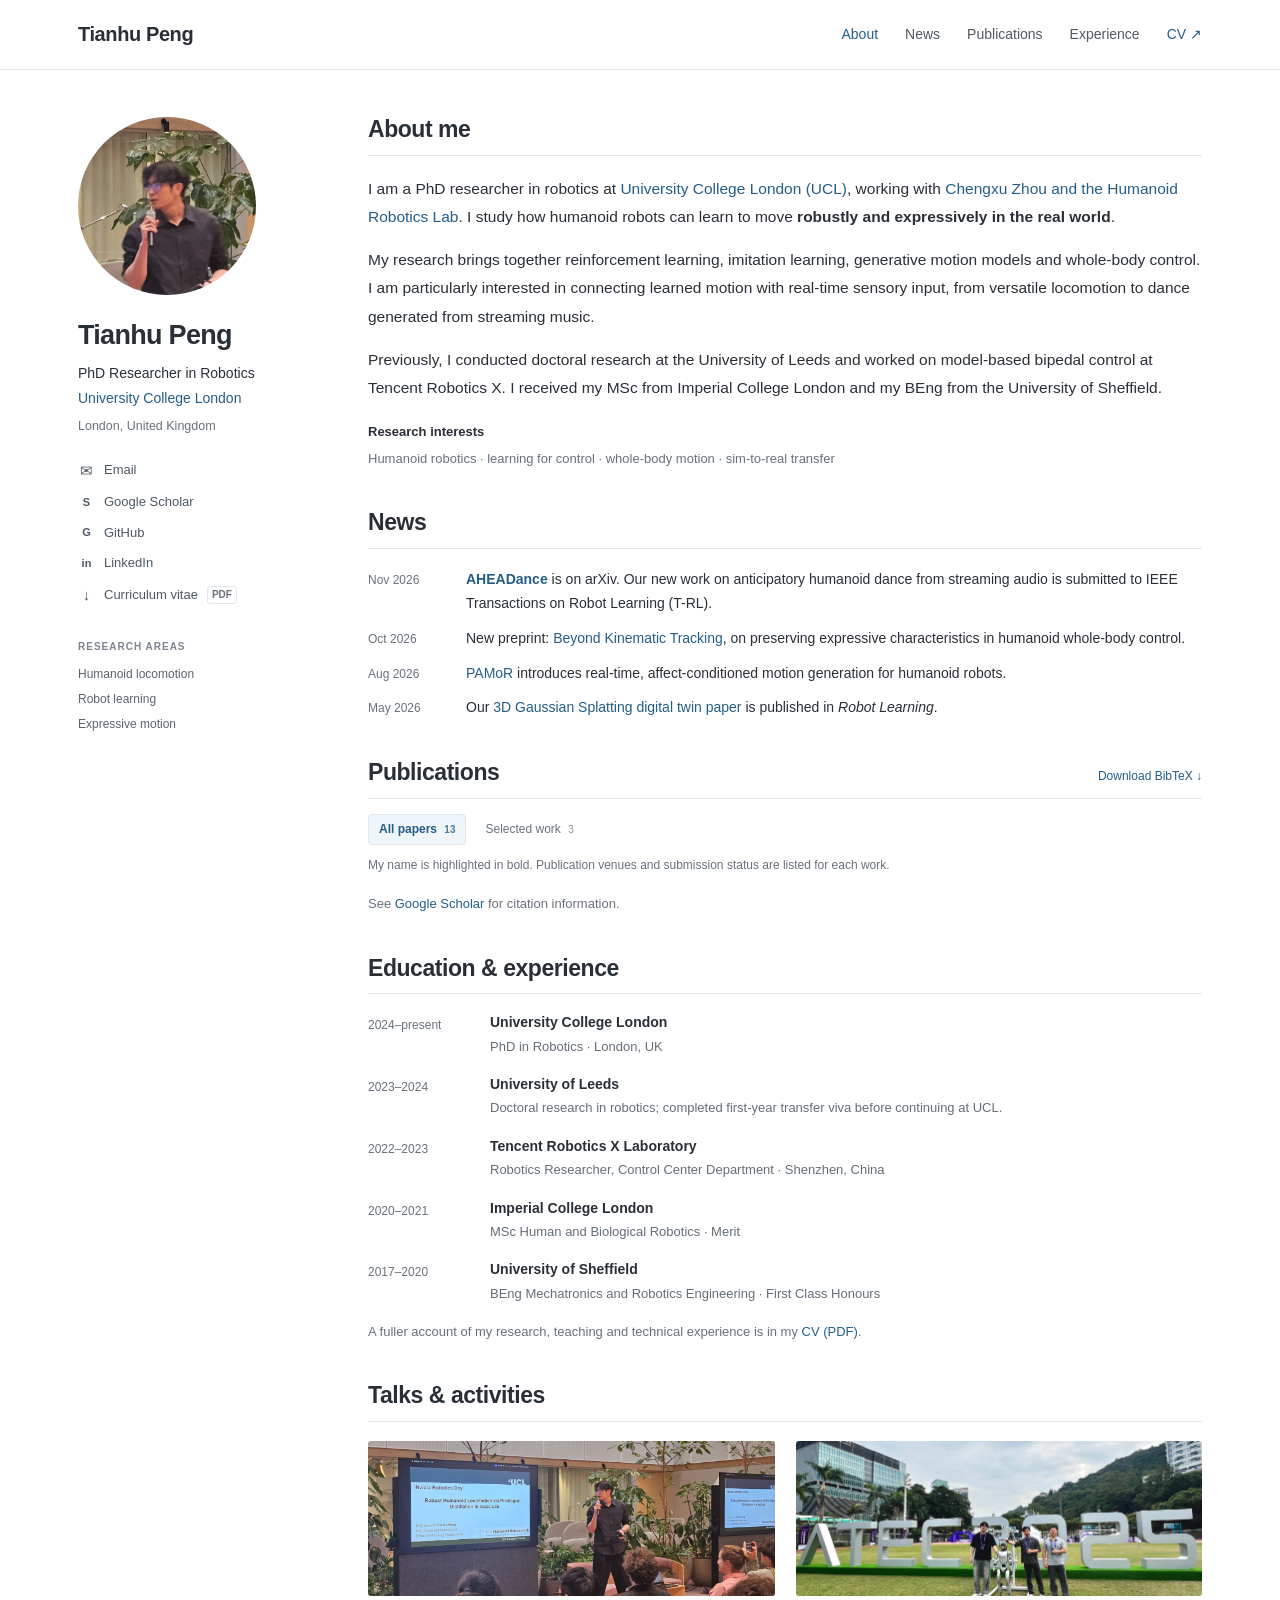
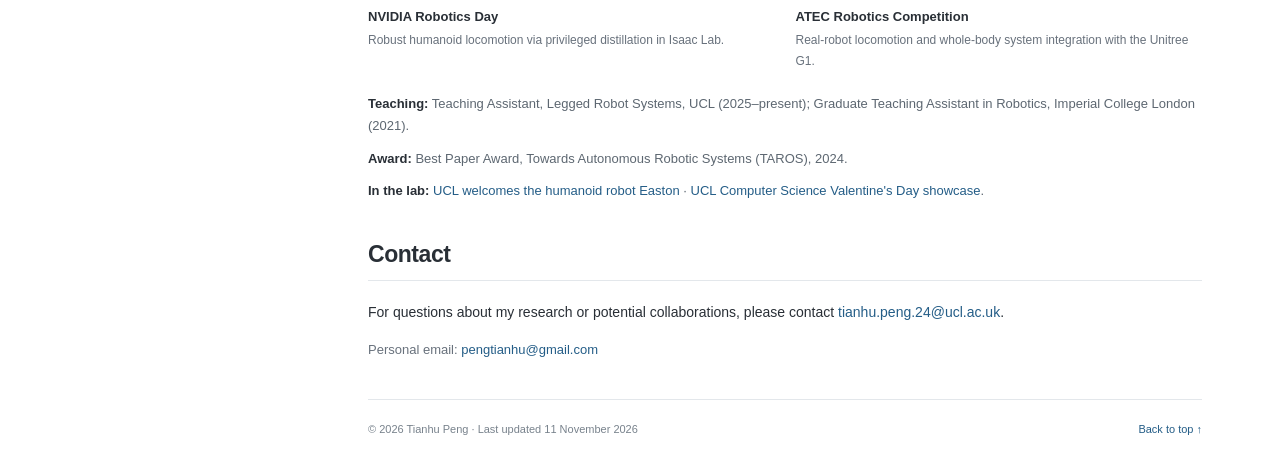
==== index.template.html @ 9654067e "Refresh academic homepage and add AHEADance" ====
<!doctype html>
<html lang="en">
<head>
  <meta charset="utf-8">
  <meta name="viewport" content="width=device-width, initial-scale=1">
  <title>Tianhu Peng | Robotics Researcher at UCL</title>
  <meta name="description" content="Tianhu Peng is a PhD researcher in robotics at University College London, working on humanoid locomotion, robot learning and expressive whole-body motion. Publications, projects and CV.">
  <meta name="theme-color" content="#ffffff">
  <link rel="canonical" href="https://ramseypengtianhu.github.io/Tianhu-Personal-Page/">
  <meta property="og:type" content="profile">
  <meta property="og:title" content="Tianhu Peng | Robotics Researcher at UCL">
  <meta property="og:description" content="Humanoid locomotion, robot learning, and expressive whole-body motion. Explore AHEADance and my latest research.">
  <meta property="og:url" content="https://ramseypengtianhu.github.io/Tianhu-Personal-Page/">
  <meta property="og:image" content="https://ramseypengtianhu.github.io/Tianhu-Personal-Page/aheadance.jpg">
  <link rel="stylesheet" href="styles.css">
  <script src="script.js" defer></script>
  <script type="application/ld+json">
  {"@context":"https://schema.org","@type":"Person","name":"Tianhu Peng","url":"https://ramseypengtianhu.github.io/Tianhu-Personal-Page/","jobTitle":"PhD Researcher in Robotics","affiliation":{"@type":"CollegeOrUniversity","name":"University College London"},"email":"tianhu.peng.24@ucl.ac.uk","sameAs":["https://scholar.google.com/citations?user=FmHYJhgAAAAJ","https://github.com/RamseyPengTianhu","https://www.linkedin.com/in/tianhu-peng-278732239/"]}
  </script>
</head>
<body>
  <a class="skip-link" href="#main">Skip to content</a>
  <header class="site-header">
    <nav class="navigation" aria-label="Main navigation">
      <a class="site-name" href="#about">Tianhu Peng</a>
      <div class="nav-links">
        <a href="#about">About</a>
        <a href="#news">News</a>
        <a href="#publications">Publications</a>
        <a href="#experience">Experience</a>
        <a class="nav-cv" href="files/Tianhu_Peng_CV.pdf">CV <span aria-hidden="true">↗</span></a>
      </div>
    </nav>
  </header>

  <div class="page-layout">
    <aside class="profile" aria-label="Researcher profile">
      <div class="portrait"><img src="nvidia_speech.jpg" alt="Tianhu Peng presenting humanoid locomotion research at NVIDIA Robotics Day" width="2740" height="1280"></div>
      <h1>Tianhu Peng</h1>
      <p class="profile-role">PhD Researcher in Robotics</p>
      <p class="profile-affiliation"><a href="https://www.ucl.ac.uk/">University College London</a></p>
      <p class="profile-location">London, United Kingdom</p>
      <div class="profile-links">
        <a href="mailto:tianhu.peng.24@ucl.ac.uk"><span aria-hidden="true">✉</span> Email</a>
        <a href="https://scholar.google.com/citations?user=FmHYJhgAAAAJ"><span class="link-initial" aria-hidden="true">S</span> Google Scholar</a>
        <a href="https://github.com/RamseyPengTianhu"><span class="link-initial" aria-hidden="true">G</span> GitHub</a>
        <a href="https://www.linkedin.com/in/tianhu-peng-278732239/"><span class="link-initial" aria-hidden="true">in</span> LinkedIn</a>
        <a href="files/Tianhu_Peng_CV.pdf"><span aria-hidden="true">↓</span> Curriculum vitae <span class="file-label">PDF</span></a>
      </div>
      <div class="profile-research"><p>RESEARCH AREAS</p><span>Humanoid locomotion</span><span>Robot learning</span><span>Expressive motion</span></div>
    </aside>

    <main id="main">
      <section id="about" class="about section">
        <h2>About me</h2>
        <p>I am a PhD researcher in robotics at <a href="https://www.ucl.ac.uk/">University College London (UCL)</a>, working with <a href="https://ucl-humanoid.github.io/">Chengxu Zhou and the Humanoid Robotics Lab</a>. I study how humanoid robots can learn to move <strong>robustly and expressively in the real world</strong>.</p>
        <p>My research brings together reinforcement learning, imitation learning, generative motion models and whole-body control. I am particularly interested in connecting learned motion with real-time sensory input, from versatile locomotion to dance generated from streaming music.</p>
        <p>Previously, I conducted doctoral research at the University of Leeds and worked on model-based bipedal control at Tencent Robotics X. I received my MSc from Imperial College London and my BEng from the University of Sheffield.</p>
        <p class="research-line"><span>Research interests</span> Humanoid robotics · learning for control · whole-body motion · sim-to-real transfer</p>
      </section>

      <section id="news" class="section news-section">
        <h2>News</h2>
        <ul class="news-list">
          <li><time datetime="2026-11-09">Nov 2026</time><p><a href="https://ihcr.github.io/AHEADance/"><strong>AHEADance</strong></a> is on arXiv. Our new work on anticipatory humanoid dance from streaming audio is submitted to IEEE Transactions on Robot Learning (T-RL).</p></li>
          <li><time datetime="2026-10-14">Oct 2026</time><p>New preprint: <a href="https://arxiv.org/abs/2610.19393">Beyond Kinematic Tracking</a>, on preserving expressive characteristics in humanoid whole-body control.</p></li>
          <li><time datetime="2026-08-28">Aug 2026</time><p><a href="https://arxiv.org/abs/2608.28213">PAMoR</a> introduces real-time, affect-conditioned motion generation for humanoid robots.</p></li>
          <li><time datetime="2026-05-13">May 2026</time><p>Our <a href="https://doi.org/10.55092/rl20260013">3D Gaussian Splatting digital twin paper</a> is published in <em>Robot Learning</em>.</p></li>
        </ul>
      </section>

      <section id="publications" class="section publications-section">
        <div class="section-heading"><h2>Publications</h2><a class="quiet-link" href="publications.bib" download>Download BibTeX <span aria-hidden="true">↓</span></a></div>
        <div class="publication-tools" hidden role="group" aria-label="Filter publications">
          <button type="button" data-view="all" aria-pressed="true">All papers <span>13</span></button>
          <button type="button" data-view="selected" aria-pressed="false">Selected work <span>3</span></button>
        </div>
        <p class="publication-note">My name is highlighted in bold. Publication venues and submission status are listed for each work.</p>
        <div id="publication-list">
          <!-- PUBLICATIONS -->
        </div>
        <p class="scholar-note">See <a href="https://scholar.google.com/citations?user=FmHYJhgAAAAJ">Google Scholar</a> for citation information.</p>
        <span id="copy-status" class="sr-only" aria-live="polite"></span>
      </section>

      <section id="experience" class="section">
        <h2>Education &amp; experience</h2>
        <div class="experience-list">
          <div class="experience-item"><time>2024–present</time><div><h3>University College London</h3><p>PhD in Robotics · London, UK</p></div></div>
          <div class="experience-item"><time>2023–2024</time><div><h3>University of Leeds</h3><p>Doctoral research in robotics; completed first-year transfer viva before continuing at UCL.</p></div></div>
          <div class="experience-item"><time>2022–2023</time><div><h3>Tencent Robotics X Laboratory</h3><p>Robotics Researcher, Control Center Department · Shenzhen, China</p></div></div>
          <div class="experience-item"><time>2020–2021</time><div><h3>Imperial College London</h3><p>MSc Human and Biological Robotics · Merit</p></div></div>
          <div class="experience-item"><time>2017–2020</time><div><h3>University of Sheffield</h3><p>BEng Mechatronics and Robotics Engineering · First Class Honours</p></div></div>
        </div>
        <p class="cv-note">A fuller account of my research, teaching and technical experience is in my <a href="files/Tianhu_Peng_CV.pdf">CV (PDF)</a>.</p>
      </section>

      <section id="talks" class="section talks-section">
        <h2>Talks &amp; activities</h2>
        <div class="activity-grid">
          <figure><a href="nvidia_speech.jpg" aria-label="View photo of the NVIDIA Robotics Day presentation"><img src="nvidia_speech.jpg" alt="Tianhu Peng giving a talk on robust humanoid locomotion and distillation in Isaac Lab" width="2740" height="1280" loading="lazy"></a><figcaption><strong>NVIDIA Robotics Day</strong><span>Robust humanoid locomotion via privileged distillation in Isaac Lab.</span></figcaption></figure>
          <figure><a href="atec_competition.jpg" aria-label="View photo from the ATEC robotics competition"><img src="atec_competition.jpg" alt="Humanoid robot deployment at the ATEC robotics competition" width="1600" height="1000" loading="lazy"></a><figcaption><strong>ATEC Robotics Competition</strong><span>Real-robot locomotion and whole-body system integration with the Unitree G1.</span></figcaption></figure>
        </div>
        <ul class="service-list"><li><strong>Teaching:</strong> Teaching Assistant, Legged Robot Systems, UCL (2025–present); Graduate Teaching Assistant in Robotics, Imperial College London (2021).</li><li><strong>Award:</strong> Best Paper Award, Towards Autonomous Robotic Systems (TAROS), 2024.</li><li><strong>In the lab:</strong> <a href="https://www.ucl.ac.uk/engineering/news/ucl-welcomes-humanoid-robot-advance-embodied-ai-research">UCL welcomes the humanoid robot Easton</a> · <a href="https://www.linkedin.com/posts/ucl-computer-science_happy-valentines-day-from-ucl-computer-science-ugcPost-7428005667665358848-Vekz">UCL Computer Science Valentine's Day showcase</a>.</li></ul>
      </section>

      <section id="contact" class="section contact-section">
        <h2>Contact</h2>
        <p>For questions about my research or potential collaborations, please contact <a href="mailto:tianhu.peng.24@ucl.ac.uk">tianhu.peng.24@ucl.ac.uk</a>.</p>
        <p class="secondary-contact">Personal email: <a href="mailto:pengtianhu@gmail.com">pengtianhu@gmail.com</a></p>
      </section>
      <footer class="site-footer"><p>© 2026 Tianhu Peng · Last updated 11 November 2026</p><a href="#about">Back to top ↑</a></footer>
    </main>
  </div>
</body>
</html>
---- styles.css ----
:root {
  color-scheme: light;
  --ink: #292f36;
  --muted: #68717c;
  --link: #245d87;
  --line: #e3e7eb;
  --soft: #f6f8fa;
  --width: 1140px;
  font-family: -apple-system, BlinkMacSystemFont, "Segoe UI", Helvetica, Arial, sans-serif;
  font-synthesis: none;
  text-rendering: optimizeLegibility;
  -webkit-font-smoothing: antialiased;
}
* { box-sizing: border-box; }
html { scroll-padding-top: 94px; scroll-behavior: smooth; }
body { margin: 0; background: #fff; color: var(--ink); font-size: 15.5px; line-height: 1.72; }
a { color: var(--link); text-decoration: none; text-underline-offset: 3px; }
a:hover { text-decoration: underline; }
a:focus-visible, button:focus-visible, summary:focus-visible { outline: 2px solid var(--link); outline-offset: 4px; border-radius: 2px; }
button, summary { -webkit-tap-highlight-color: transparent; }
button { font: inherit; cursor: pointer; }
[hidden] { display: none !important; }
img { max-width: 100%; display: block; }
p { margin: 0 0 15px; }
h1, h2, h3, h4 { line-height: 1.38; }
h2 { margin: 0 0 19px; padding-bottom: 9px; border-bottom: 1px solid var(--line); font-size: 23px; font-weight: 650; letter-spacing: -.45px; }
.skip-link { position: fixed; top: -100px; left: 16px; z-index: 20; padding: 8px 14px; background: white; border: 1px solid var(--link); }
.skip-link:focus { top: 10px; }
.site-header { position: sticky; top: 0; z-index: 10; border-bottom: 1px solid var(--line); background: rgba(255,255,255,.97); }
.navigation { max-width: var(--width); min-height: 69px; padding: 0 8px; margin: auto; display: flex; align-items: center; justify-content: space-between; gap: 28px; }
.site-name { color: var(--ink); font-size: 20px; font-weight: 650; letter-spacing: -.4px; white-space: nowrap; }
.nav-links { display: flex; gap: 27px; align-items: center; }
.nav-links a { font-size: 14px; color: #4f5963; }
.nav-links a:hover, .nav-links a[aria-current="location"] { color: var(--link); }
.nav-links .nav-cv { color: var(--link); }
.page-layout { max-width: var(--width); margin: 44px auto 0; padding: 0 8px; display: grid; grid-template-columns: 225px minmax(0, 1fr); gap: 65px; align-items: start; }
.profile { position: sticky; top: 108px; padding-top: 3px; }
.portrait { width: 178px; height: 178px; margin-bottom: 22px; border-radius: 50%; overflow: hidden; background: var(--soft); }
.portrait img { width: 100%; height: 100%; object-fit: cover; object-position: 63% 33%; transform: scale(2.65); transform-origin: 54% 33%; }
.profile h1 { font-size: 27px; letter-spacing: -.7px; font-weight: 700; margin: 0 0 8px; }
.profile-role { font-size: 14px; line-height: 1.6; margin-bottom: 2px; }
.profile-affiliation { font-size: 14px; line-height: 1.6; margin: 0 0 7px; }
.profile-location { font-size: 12.5px; color: var(--muted); margin-bottom: 20px; }
.profile-links { display: grid; gap: 8px; font-size: 13px; }
.profile-links a { display: flex; gap: 9px; align-items: center; color: #4c5864; width: fit-content; }
.profile-links a:hover { color: var(--link); }
.profile-links a > span:first-child { width: 17px; text-align: center; font-size: 15px; }
.profile-links .link-initial { font-size: 11px !important; font-weight: 700; }
.file-label { font-size: 10px; font-weight: 600; color: var(--muted); border: 1px solid var(--line); border-radius: 3px; padding: 0 4px; line-height: 1.6; }
.profile-research { display: grid; gap: 4px; margin-top: 30px; color: #596471; font-size: 12px; }
.profile-research p { font-size: 10px; font-weight: 650; letter-spacing: 1px; color: #7a8590; margin: 0 0 5px; }
main { min-width: 0; }
.section { margin-bottom: 37px; }
.about p { line-height: 1.82; }
.about strong { font-weight: 600; }
.research-line { color: var(--muted); font-size: 13px; padding-top: 3px; }
.research-line span { color: var(--ink); display: block; font-size: 13px; font-weight: 600; margin-bottom: 3px; }
.news-list { list-style: none; margin: 0; padding: 0; display: grid; gap: 11px; }
.news-list li { display: grid; grid-template-columns: 82px 1fr; column-gap: 16px; }
.news-list time { font-size: 12px; color: var(--muted); padding-top: 2px; font-variant-numeric: tabular-nums; white-space: nowrap; }
.news-list p { font-size: 14px; line-height: 1.7; margin: 0; }
.section-heading { display: flex; justify-content: space-between; align-items: baseline; gap: 16px; border-bottom: 1px solid var(--line); margin-bottom: 15px; }
.section-heading h2 { margin-bottom: 0; border: 0; }
.quiet-link { font-size: 12px; white-space: nowrap; }
.publication-tools { display: flex; gap: 8px; margin-bottom: 10px; }
.publication-tools button { padding: 4px 10px; border: 1px solid transparent; border-radius: 4px; background: transparent; font-size: 12px; color: var(--muted); }
.publication-tools button[aria-pressed="true"] { color: var(--link); border-color: #dce5ec; background: #f0f5f9; font-weight: 600; }
.publication-tools button:hover { color: var(--link); }
.publication-tools button span { margin-left: 4px; font-size: 10px; opacity: .8; }
.publication-note { font-size: 12px; color: var(--muted); margin-bottom: 18px; }
.publication-year > h3 { margin: 24px 0 1px; font-size: 16px; font-weight: 600; color: #7d8791; letter-spacing: .2px; }
.publication { position: relative; border-bottom: 1px solid #edf0f2; padding: 19px 0; }
.publication h4 { font-size: 15px; font-weight: 650; margin: 0 0 5px; letter-spacing: -.1px; }
.publication h4 a { color: var(--link); }
.publication-authors { color: #515b65; font-size: 12.5px; line-height: 1.8; margin: 0 0 3px; }
.publication-authors strong { font-weight: 650; color: var(--ink); }
.publication-venue { font-size: 12.5px; font-style: italic; color: #626d78; line-height: 1.7; margin-bottom: 6px; }
.publication-summary { font-size: 12.5px; line-height: 1.75; margin-bottom: 9px; color: #5e6872; }
.publication-links { display: flex; align-items: baseline; gap: 14px; flex-wrap: wrap; font-size: 11.5px; line-height: 1.6; }
.publication-links > a { font-weight: 550; }
.publication-featured { display: grid; grid-template-columns: 170px minmax(0, 1fr); gap: 22px; padding-top: 22px; padding-bottom: 22px; }
.publication-media { align-self: start; margin-top: 4px; display: block; border: 1px solid #e6eaee; border-radius: 4px; overflow: hidden; background: #f7f8fa; }
.publication-media img { width: 100%; height: 112px; object-fit: contain; transition: opacity .15s; }
.publication-media:hover img { opacity: .85; }
.publication-featured h4 { font-size: 15px; }
.new-label { display: block; color: #8f5340; text-transform: uppercase; letter-spacing: .7px; font-size: 9px; font-weight: 700; line-height: 1.7; margin: -3px 0 6px; }
.award { color: #946618; font-weight: 600; font-style: normal; display: inline-block; }
.bibtex { font-size: inherit; }
.bibtex > summary { cursor: pointer; list-style: none; color: var(--link); font-weight: 550; }
.bibtex > summary::-webkit-details-marker { display: none; }
.bibtex > summary:hover { text-decoration: underline; }
.bibtex[open] { flex-basis: 100%; }
.bibtex[open] > summary { margin-bottom: 9px; }
.bibtex-panel { padding: 12px; background: var(--soft); border: 1px solid var(--line); border-radius: 4px; overflow: hidden; }
.bibtex pre { margin: 0; padding-top: 4px; max-width: 100%; overflow-x: auto; color: #48515a; font-size: 10.5px; line-height: 1.75; }
.bibtex code { font-family: ui-monospace, SFMono-Regular, Consolas, monospace; }
.bib-copy { display: block; margin: 0 0 8px auto; border: 1px solid #d9e0e6; border-radius: 3px; color: var(--link); background: #fff; padding: 3px 8px; font-size: 10px; }
.scholar-note, .cv-note { font-size: 13px; color: var(--muted); margin-top: 17px; }
.experience-list { display: grid; gap: 18px; }
.experience-item { display: grid; grid-template-columns: 104px 1fr; gap: 18px; }
.experience-item time { color: var(--muted); font-size: 12px; padding-top: 2px; font-variant-numeric: tabular-nums; }
.experience-item h3 { font-size: 14px; font-weight: 600; margin: 0 0 3px; }
.experience-item p { margin: 0; font-size: 13px; color: #646e78; line-height: 1.65; }
.activity-grid { display: grid; grid-template-columns: 1fr 1fr; gap: 21px; margin-bottom: 22px; }
figure { margin: 0; }
.activity-grid img { width: 100%; height: 155px; object-fit: cover; border-radius: 3px; }
figcaption { font-size: 12px; line-height: 1.7; padding-top: 10px; }
figcaption strong { font-size: 13px; display: block; font-weight: 600; margin-bottom: 2px; }
figcaption span { color: var(--muted); }
.service-list { list-style: none; padding: 0; margin: 0; display: grid; gap: 10px; font-size: 13px; color: #5d6771; }
.service-list strong { color: var(--ink); font-weight: 600; }
.contact-section p { font-size: 14px; }
.secondary-contact { color: var(--muted); font-size: 13px !important; }
.site-footer { border-top: 1px solid var(--line); padding: 20px 0 28px; display: flex; justify-content: space-between; align-items: baseline; gap: 16px; color: #78828c; font-size: 11px; }
.site-footer p { margin: 0; }
.site-footer a { white-space: nowrap; }
.sr-only { position: absolute; width: 1px; height: 1px; padding: 0; margin: -1px; overflow: hidden; clip: rect(0,0,0,0); white-space: nowrap; border: 0; }
@media (max-width: 1190px) {
  .navigation, .page-layout { margin-left: 30px; margin-right: 30px; padding-left: 0; padding-right: 0; }
  .page-layout { grid-template-columns: 205px minmax(0,1fr); gap: 40px; }
  .publication-featured { grid-template-columns: 145px minmax(0,1fr); gap: 18px; }
  .publication-media img { height: 102px; }
}
@media (max-width: 850px) {
  .navigation { min-height: 65px; margin: 0 24px; }
  .nav-links { gap: 18px; }
  .nav-links a { font-size: 12px; }
  .page-layout { display: block; margin: 30px 24px 0; }
  .profile { position: static; display: grid; grid-template-columns: 116px 1fr; column-gap: 23px; margin-bottom: 34px; padding-bottom: 25px; border-bottom: 1px solid var(--line); }
  .portrait { grid-column: 1; grid-row: 1 / 6; width: 110px; height: 110px; margin: 0; }
  .profile h1, .profile-role, .profile-affiliation, .profile-location { grid-column: 2; }
  .profile h1 { font-size: 24px; margin-top: -3px; margin-bottom: 4px; }
  .profile-location { margin: 2px 0 0; }
  .profile-links { grid-column: 1 / -1; display: flex; gap: 12px 20px; flex-wrap: wrap; margin-top: 19px; }
  .profile-links a { font-size: 12px; }
  .profile-research { display: none; }
  .publication-featured { grid-template-columns: 160px minmax(0,1fr); }
  .publication-media img { height: 110px; }
  .activity-grid img { height: 180px; }
}
@media (max-width: 560px) {
  html { scroll-padding-top: 110px; }
  body { font-size: 14.5px; }
  .navigation { margin: 0 20px; min-height: 90px; flex-wrap: wrap; gap: 0; justify-content: start; align-content: center; padding: 12px 0; }
  .site-name { display: block; width: 100%; font-size: 17px; margin-bottom: 6px; }
  .nav-links { width: 100%; justify-content: space-between; gap: 11px; }
  .nav-links a { font-size: 11.5px; }
  .page-layout { margin: 26px 20px 0; }
  .section { margin-bottom: 30px; }
  h2 { font-size: 21px; }
  .profile { grid-template-columns: 95px 1fr; gap: 0 17px; }
  .portrait { width: 90px; height: 90px; }
  .profile h1 { font-size: 22px; }
  .profile-role, .profile-affiliation { font-size: 12.5px; }
  .profile-location { font-size: 11.5px; }
  .profile-links { gap: 10px 16px; }
  .profile-links a { gap: 5px; }
  .research-line { font-size: 12px; }
  .news-list li { grid-template-columns: 64px 1fr; gap: 10px; }
  .news-list time { font-size: 10.5px; }
  .news-list p { font-size: 13px; }
  .section-heading { gap: 8px; }
  .quiet-link { font-size: 10.5px; }
  .publication-note { font-size: 11px; }
  .publication-featured { grid-template-columns: 1fr; gap: 15px; }
  .publication-media { width: 100%; max-width: 310px; margin-top: 0; }
  .publication-media img { height: auto; aspect-ratio: 16 / 9; max-height: 175px; }
  .publication h4, .publication-featured h4 { font-size: 14.5px; }
  .publication-authors, .publication-venue, .publication-summary { font-size: 12px; }
  .experience-item { grid-template-columns: 82px 1fr; gap: 12px; }
  .experience-item time { font-size: 10.5px; }
  .experience-item h3 { font-size: 13px; }
  .experience-item p { font-size: 12px; }
  .activity-grid { gap: 15px; }
  .activity-grid img { height: 105px; }
  .activity-grid figcaption { font-size: 11px; }
  .activity-grid figcaption strong { font-size: 12px; }
  .site-footer { display: block; font-size: 10px; }
  .site-footer a { display: inline-block; margin-top: 8px; }
  .contact-section a { overflow-wrap: anywhere; }
}
@media (prefers-reduced-motion: reduce) {
  html { scroll-behavior: auto; }
  *, *::before, *::after { transition: none !important; }
}
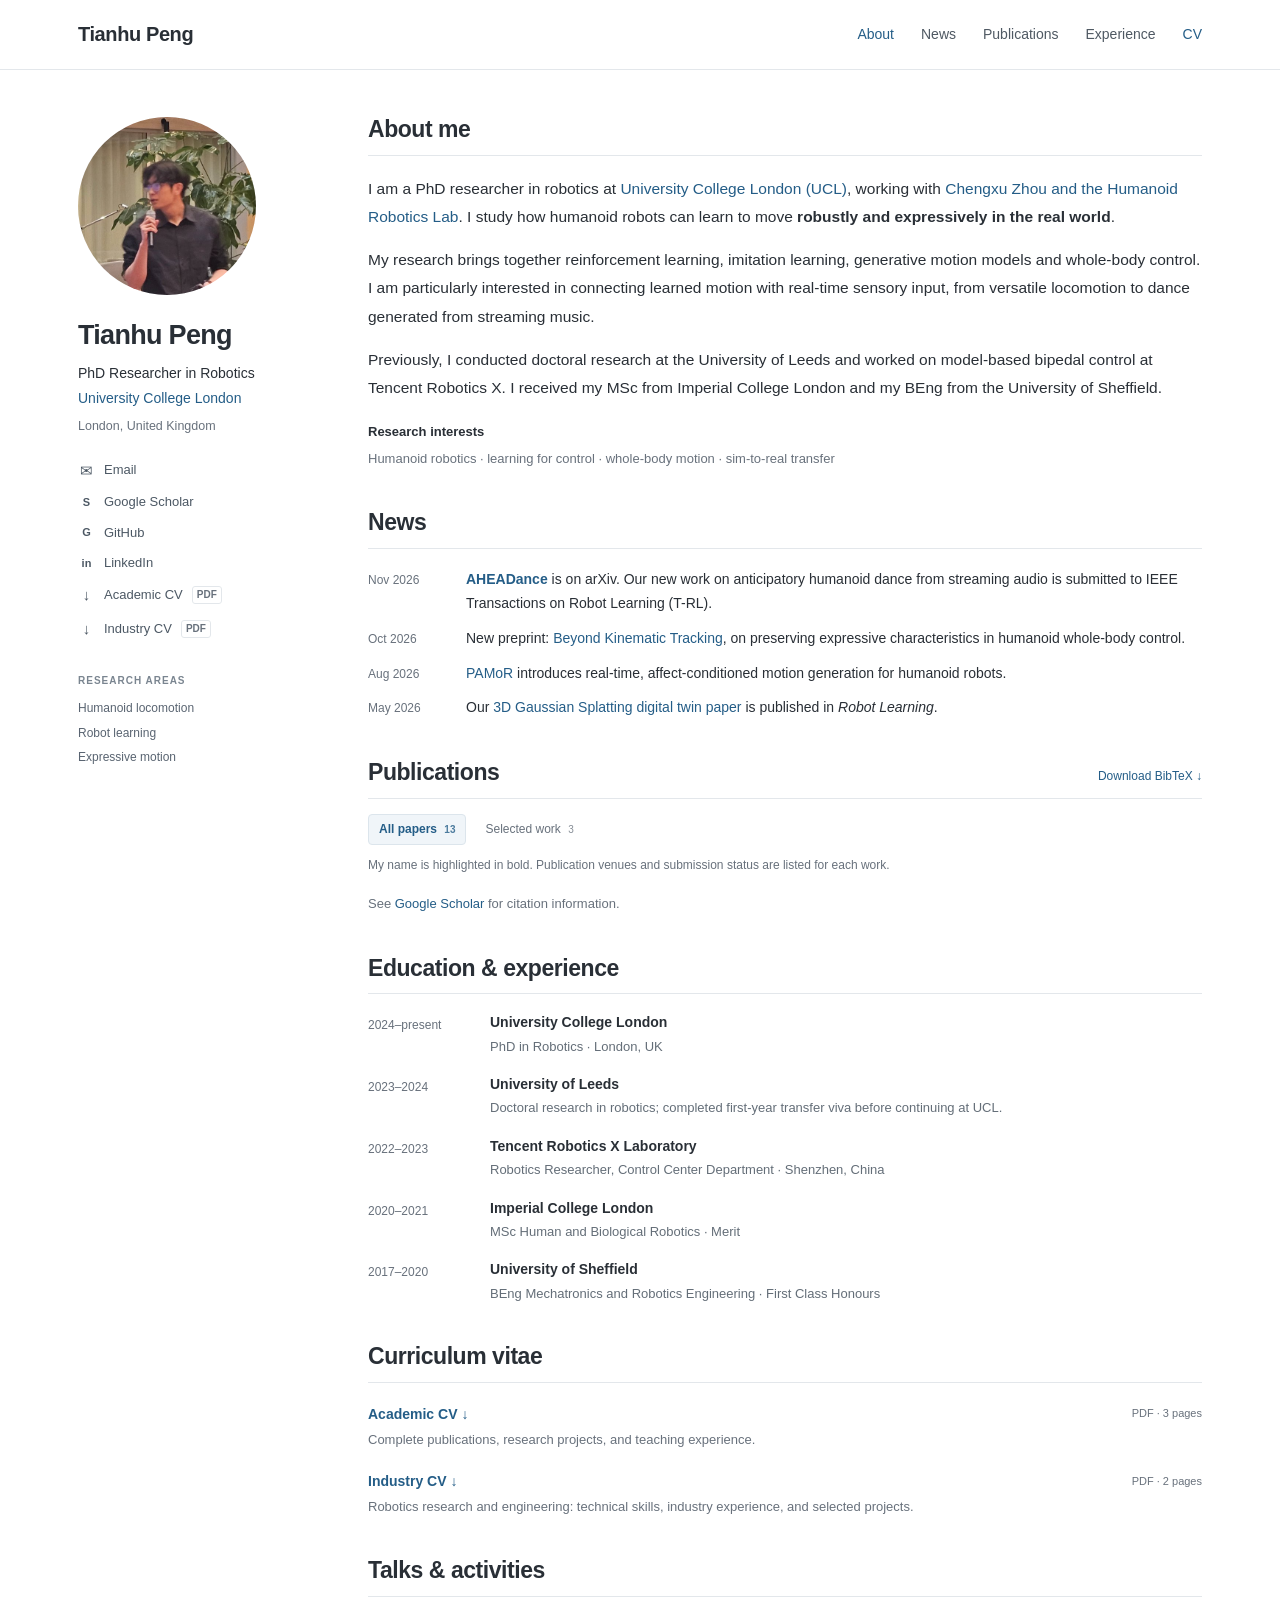
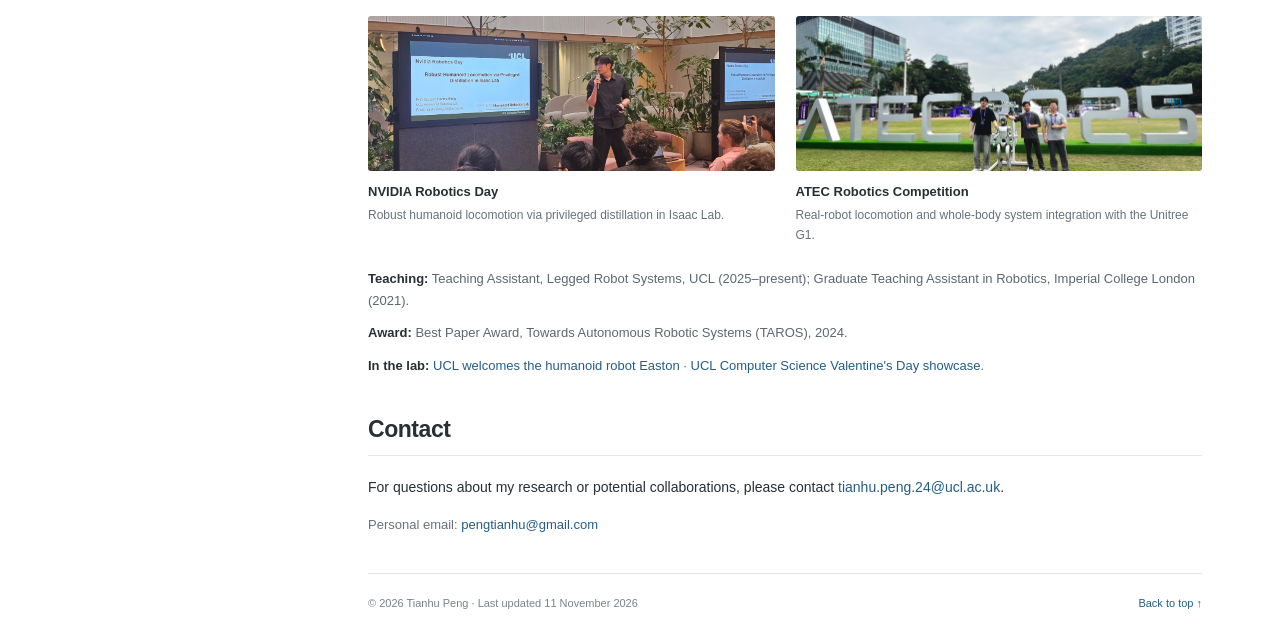
==== commit fdb31d2a: "Offer academic and industry CV downloads" ====
--- a/index.template.html
+++ b/index.template.html
@@ -28,7 +28,7 @@
         <a href="#news">News</a>
         <a href="#publications">Publications</a>
         <a href="#experience">Experience</a>
-        <a class="nav-cv" href="files/Tianhu_Peng_CV.pdf">CV <span aria-hidden="true">↗</span></a>
+        <a class="nav-cv" href="#cv">CV</a>
       </div>
     </nav>
   </header>
@@ -45,7 +45,8 @@
         <a href="https://scholar.google.com/citations?user=FmHYJhgAAAAJ"><span class="link-initial" aria-hidden="true">S</span> Google Scholar</a>
         <a href="https://github.com/RamseyPengTianhu"><span class="link-initial" aria-hidden="true">G</span> GitHub</a>
         <a href="https://www.linkedin.com/in/tianhu-peng-278732239/"><span class="link-initial" aria-hidden="true">in</span> LinkedIn</a>
-        <a href="files/Tianhu_Peng_CV.pdf"><span aria-hidden="true">↓</span> Curriculum vitae <span class="file-label">PDF</span></a>
+        <a href="files/Tianhu_Peng_CV.pdf"><span aria-hidden="true">↓</span> Academic CV <span class="file-label">PDF</span></a>
+        <a href="files/Tianhu_Peng_CV_Industry.pdf"><span aria-hidden="true">↓</span> Industry CV <span class="file-label">PDF</span></a>
       </div>
       <div class="profile-research"><p>RESEARCH AREAS</p><span>Humanoid locomotion</span><span>Robot learning</span><span>Expressive motion</span></div>
     </aside>
@@ -92,7 +93,14 @@
           <div class="experience-item"><time>2020–2021</time><div><h3>Imperial College London</h3><p>MSc Human and Biological Robotics · Merit</p></div></div>
           <div class="experience-item"><time>2017–2020</time><div><h3>University of Sheffield</h3><p>BEng Mechatronics and Robotics Engineering · First Class Honours</p></div></div>
         </div>
-        <p class="cv-note">A fuller account of my research, teaching and technical experience is in my <a href="files/Tianhu_Peng_CV.pdf">CV (PDF)</a>.</p>
+      </section>
+
+      <section id="cv" class="section">
+        <h2>Curriculum vitae</h2>
+        <ul class="cv-downloads">
+          <li><a href="files/Tianhu_Peng_CV.pdf">Academic CV <span aria-hidden="true">↓</span></a><span>PDF · 3 pages</span><p>Complete publications, research projects, and teaching experience.</p></li>
+          <li><a href="files/Tianhu_Peng_CV_Industry.pdf">Industry CV <span aria-hidden="true">↓</span></a><span>PDF · 2 pages</span><p>Robotics research and engineering: technical skills, industry experience, and selected projects.</p></li>
+        </ul>
       </section>
 
       <section id="talks" class="section talks-section">
--- a/styles.css
+++ b/styles.css
@@ -101,6 +101,11 @@
 .experience-item time { color: var(--muted); font-size: 12px; padding-top: 2px; font-variant-numeric: tabular-nums; }
 .experience-item h3 { font-size: 14px; font-weight: 600; margin: 0 0 3px; }
 .experience-item p { margin: 0; font-size: 13px; color: #646e78; line-height: 1.65; }
+.cv-downloads { list-style: none; padding: 0; margin: 0; display: grid; gap: 18px; }
+.cv-downloads li { display: grid; grid-template-columns: minmax(0,1fr) auto; gap: 3px 14px; }
+.cv-downloads a { font-size: 14px; font-weight: 600; }
+.cv-downloads li > span { font-size: 11px; color: var(--muted); align-self: center; }
+.cv-downloads p { grid-column: 1 / -1; font-size: 13px; line-height: 1.7; color: var(--muted); margin: 0; }
 .activity-grid { display: grid; grid-template-columns: 1fr 1fr; gap: 21px; margin-bottom: 22px; }
 figure { margin: 0; }
 .activity-grid img { width: 100%; height: 155px; object-fit: cover; border-radius: 3px; }
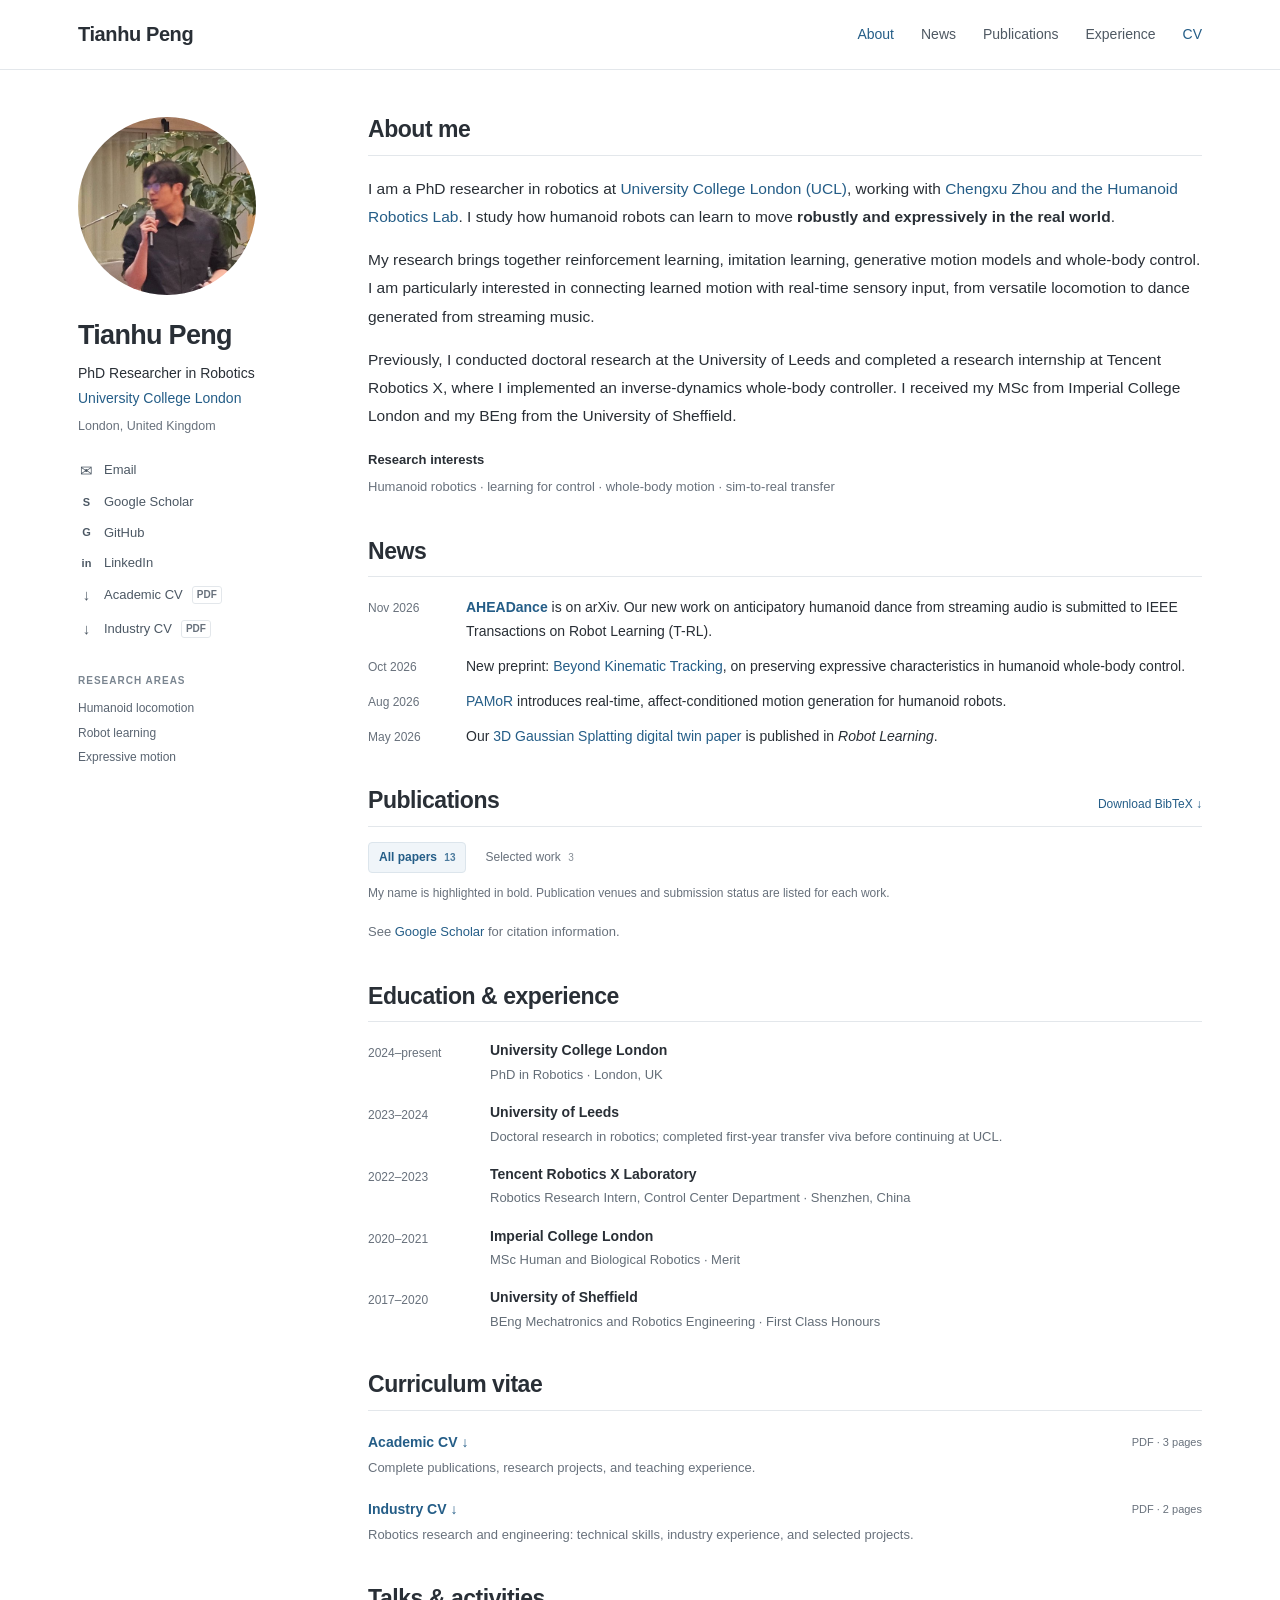
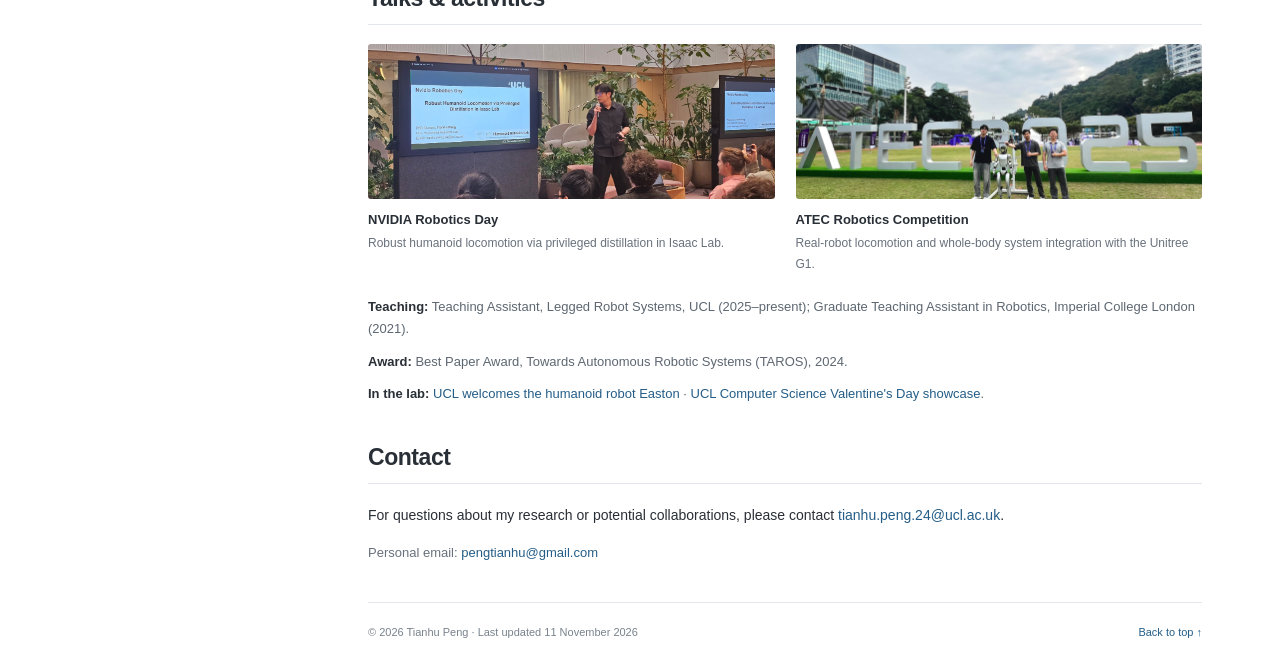
==== commit 0c3efb48: "Add playable YouTube previews to academic publications" ====
--- a/index.template.html
+++ b/index.template.html
@@ -12,8 +12,8 @@
   <meta property="og:description" content="Humanoid locomotion, robot learning, and expressive whole-body motion. Explore AHEADance and my latest research.">
   <meta property="og:url" content="https://ramseypengtianhu.github.io/Tianhu-Personal-Page/">
   <meta property="og:image" content="https://ramseypengtianhu.github.io/Tianhu-Personal-Page/aheadance.jpg">
-  <link rel="stylesheet" href="styles.css">
-  <script src="script.js" defer></script>
+  <link rel="stylesheet" href="styles.css?v=20261111-video">
+  <script src="script.js?v=20261111-video" defer></script>
   <script type="application/ld+json">
   {"@context":"https://schema.org","@type":"Person","name":"Tianhu Peng","url":"https://ramseypengtianhu.github.io/Tianhu-Personal-Page/","jobTitle":"PhD Researcher in Robotics","affiliation":{"@type":"CollegeOrUniversity","name":"University College London"},"email":"tianhu.peng.24@ucl.ac.uk","sameAs":["https://scholar.google.com/citations?user=FmHYJhgAAAAJ","https://github.com/RamseyPengTianhu","https://www.linkedin.com/in/tianhu-peng-278732239/"]}
   </script>
@@ -56,7 +56,7 @@
         <h2>About me</h2>
         <p>I am a PhD researcher in robotics at <a href="https://www.ucl.ac.uk/">University College London (UCL)</a>, working with <a href="https://ucl-humanoid.github.io/">Chengxu Zhou and the Humanoid Robotics Lab</a>. I study how humanoid robots can learn to move <strong>robustly and expressively in the real world</strong>.</p>
         <p>My research brings together reinforcement learning, imitation learning, generative motion models and whole-body control. I am particularly interested in connecting learned motion with real-time sensory input, from versatile locomotion to dance generated from streaming music.</p>
-        <p>Previously, I conducted doctoral research at the University of Leeds and worked on model-based bipedal control at Tencent Robotics X. I received my MSc from Imperial College London and my BEng from the University of Sheffield.</p>
+        <p>Previously, I conducted doctoral research at the University of Leeds and completed a research internship at Tencent Robotics X, where I implemented an inverse-dynamics whole-body controller. I received my MSc from Imperial College London and my BEng from the University of Sheffield.</p>
         <p class="research-line"><span>Research interests</span> Humanoid robotics · learning for control · whole-body motion · sim-to-real transfer</p>
       </section>
 
@@ -89,7 +89,7 @@
         <div class="experience-list">
           <div class="experience-item"><time>2024–present</time><div><h3>University College London</h3><p>PhD in Robotics · London, UK</p></div></div>
           <div class="experience-item"><time>2023–2024</time><div><h3>University of Leeds</h3><p>Doctoral research in robotics; completed first-year transfer viva before continuing at UCL.</p></div></div>
-          <div class="experience-item"><time>2022–2023</time><div><h3>Tencent Robotics X Laboratory</h3><p>Robotics Researcher, Control Center Department · Shenzhen, China</p></div></div>
+          <div class="experience-item"><time>2022–2023</time><div><h3>Tencent Robotics X Laboratory</h3><p>Robotics Research Intern, Control Center Department · Shenzhen, China</p></div></div>
           <div class="experience-item"><time>2020–2021</time><div><h3>Imperial College London</h3><p>MSc Human and Biological Robotics · Merit</p></div></div>
           <div class="experience-item"><time>2017–2020</time><div><h3>University of Sheffield</h3><p>BEng Mechatronics and Robotics Engineering · First Class Honours</p></div></div>
         </div>
@@ -120,5 +120,13 @@
       <footer class="site-footer"><p>© 2026 Tianhu Peng · Last updated 11 November 2026</p><a href="#about">Back to top ↑</a></footer>
     </main>
   </div>
+  <dialog id="video-dialog" class="video-dialog" aria-labelledby="video-dialog-title">
+    <div class="video-dialog-header">
+      <h2 id="video-dialog-title">Research video</h2>
+      <button class="video-close" type="button" aria-label="Close video" autofocus>×</button>
+    </div>
+    <div id="video-player" class="video-player"></div>
+    <p class="video-dialog-footer"><a id="video-youtube-link" href="https://www.youtube.com/" target="_blank" rel="noopener noreferrer">Watch on YouTube <span aria-hidden="true">↗</span></a></p>
+  </dialog>
 </body>
 </html>
--- a/styles.css
+++ b/styles.css
@@ -26,7 +26,7 @@
 h2 { margin: 0 0 19px; padding-bottom: 9px; border-bottom: 1px solid var(--line); font-size: 23px; font-weight: 650; letter-spacing: -.45px; }
 .skip-link { position: fixed; top: -100px; left: 16px; z-index: 20; padding: 8px 14px; background: white; border: 1px solid var(--link); }
 .skip-link:focus { top: 10px; }
-.site-header { position: sticky; top: 0; z-index: 10; border-bottom: 1px solid var(--line); background: rgba(255,255,255,.97); }
+.site-header { position: sticky; top: 0; z-index: 10; border-bottom: 1px solid var(--line); background: #fff; }
 .navigation { max-width: var(--width); min-height: 69px; padding: 0 8px; margin: auto; display: flex; align-items: center; justify-content: space-between; gap: 28px; }
 .site-name { color: var(--ink); font-size: 20px; font-weight: 650; letter-spacing: -.4px; white-space: nowrap; }
 .nav-links { display: flex; gap: 27px; align-items: center; }
@@ -78,10 +78,28 @@
 .publication-summary { font-size: 12.5px; line-height: 1.75; margin-bottom: 9px; color: #5e6872; }
 .publication-links { display: flex; align-items: baseline; gap: 14px; flex-wrap: wrap; font-size: 11.5px; line-height: 1.6; }
 .publication-links > a { font-weight: 550; }
-.publication-featured { display: grid; grid-template-columns: 170px minmax(0, 1fr); gap: 22px; padding-top: 22px; padding-bottom: 22px; }
+.publication-featured { display: grid; grid-template-columns: 240px minmax(0, 1fr); gap: 24px; padding-top: 22px; padding-bottom: 22px; }
 .publication-media { align-self: start; margin-top: 4px; display: block; border: 1px solid #e6eaee; border-radius: 4px; overflow: hidden; background: #f7f8fa; }
 .publication-media img { width: 100%; height: 112px; object-fit: contain; transition: opacity .15s; }
 .publication-media:hover img { opacity: .85; }
+.publication-video { position: relative; aspect-ratio: 16 / 9; border-color: #dce1e6; background: #111; }
+.publication-video img { height: 100%; aspect-ratio: 16 / 9; object-fit: cover; }
+.video-play { position: absolute; top: 50%; left: 50%; width: 52px; height: 36px; margin: -18px 0 0 -26px; border-radius: 10px; background: rgba(20, 24, 29, .85); transition: background .15s, transform .15s; }
+.video-play::after { content: ""; position: absolute; top: 10px; left: 21px; border-top: 8px solid transparent; border-bottom: 8px solid transparent; border-left: 13px solid white; }
+.publication-video:hover .video-play, .publication-video:focus-visible .video-play { background: #c43832; transform: scale(1.06); }
+.video-label { position: absolute; bottom: 7px; right: 8px; background: rgba(20, 24, 29, .82); color: #fff; font-size: 9px; line-height: 1.6; padding: 1px 6px; border-radius: 2px; }
+.publication-links .video-link { display: inline-flex; align-items: center; gap: 5px; color: #ad352f; font-weight: 600; }
+.video-link span { font-size: 10px; }
+body.video-open { overflow: hidden; }
+.video-dialog { width: min(960px, calc(100vw - 32px)); max-width: none; max-height: calc(100dvh - 32px); padding: 0; border: 0; border-radius: 7px; color: var(--ink); background: white; box-shadow: 0 20px 80px rgba(0, 0, 0, .3); }
+.video-dialog::backdrop { background: rgba(17, 23, 31, .72); }
+.video-dialog-header { position: sticky; top: 0; z-index: 1; display: flex; align-items: center; justify-content: space-between; gap: 18px; padding: 15px 18px; background: white; }
+.video-dialog-header h2 { font-size: 16px; line-height: 1.5; margin: 0; padding: 0; border: 0; letter-spacing: -.1px; }
+.video-close { flex: 0 0 auto; padding: 3px 9px 5px; font-size: 24px; line-height: 1; color: #55616d; background: white; border: 1px solid var(--line); border-radius: 4px; }
+.video-close:hover { color: var(--link); background: var(--soft); }
+.video-player { position: relative; width: 100%; aspect-ratio: 16 / 9; min-height: 200px; background: #111; }
+.video-player iframe { position: absolute; inset: 0; display: block; width: 100%; height: 100%; border: 0; }
+.video-dialog-footer { margin: 0; padding: 10px 18px 12px; text-align: right; font-size: 12px; }
 .publication-featured h4 { font-size: 15px; }
 .new-label { display: block; color: #8f5340; text-transform: uppercase; letter-spacing: .7px; font-size: 9px; font-weight: 700; line-height: 1.7; margin: -3px 0 6px; }
 .award { color: #946618; font-weight: 600; font-style: normal; display: inline-block; }
@@ -123,8 +141,9 @@
 @media (max-width: 1190px) {
   .navigation, .page-layout { margin-left: 30px; margin-right: 30px; padding-left: 0; padding-right: 0; }
   .page-layout { grid-template-columns: 205px minmax(0,1fr); gap: 40px; }
-  .publication-featured { grid-template-columns: 145px minmax(0,1fr); gap: 18px; }
+  .publication-featured { grid-template-columns: 200px minmax(0,1fr); gap: 20px; }
   .publication-media img { height: 102px; }
+  .publication-video img { height: 100%; }
 }
 @media (max-width: 850px) {
   .navigation { min-height: 65px; margin: 0 24px; }
@@ -139,8 +158,9 @@
   .profile-links { grid-column: 1 / -1; display: flex; gap: 12px 20px; flex-wrap: wrap; margin-top: 19px; }
   .profile-links a { font-size: 12px; }
   .profile-research { display: none; }
-  .publication-featured { grid-template-columns: 160px minmax(0,1fr); }
+  .publication-featured { grid-template-columns: 220px minmax(0,1fr); }
   .publication-media img { height: 110px; }
+  .publication-video img { height: 100%; }
   .activity-grid img { height: 180px; }
 }
 @media (max-width: 560px) {
@@ -168,8 +188,12 @@
   .quiet-link { font-size: 10.5px; }
   .publication-note { font-size: 11px; }
   .publication-featured { grid-template-columns: 1fr; gap: 15px; }
-  .publication-media { width: 100%; max-width: 310px; margin-top: 0; }
+  .publication-media { width: 100%; max-width: 420px; margin-top: 0; }
   .publication-media img { height: auto; aspect-ratio: 16 / 9; max-height: 175px; }
+  .publication-video img { height: 100%; max-height: none; }
+  .video-dialog { width: calc(100vw - 24px); max-height: calc(100dvh - 24px); }
+  .video-dialog-header { padding: 12px; gap: 12px; }
+  .video-dialog-header h2 { font-size: 13px; }
   .publication h4, .publication-featured h4 { font-size: 14.5px; }
   .publication-authors, .publication-venue, .publication-summary { font-size: 12px; }
   .experience-item { grid-template-columns: 82px 1fr; gap: 12px; }
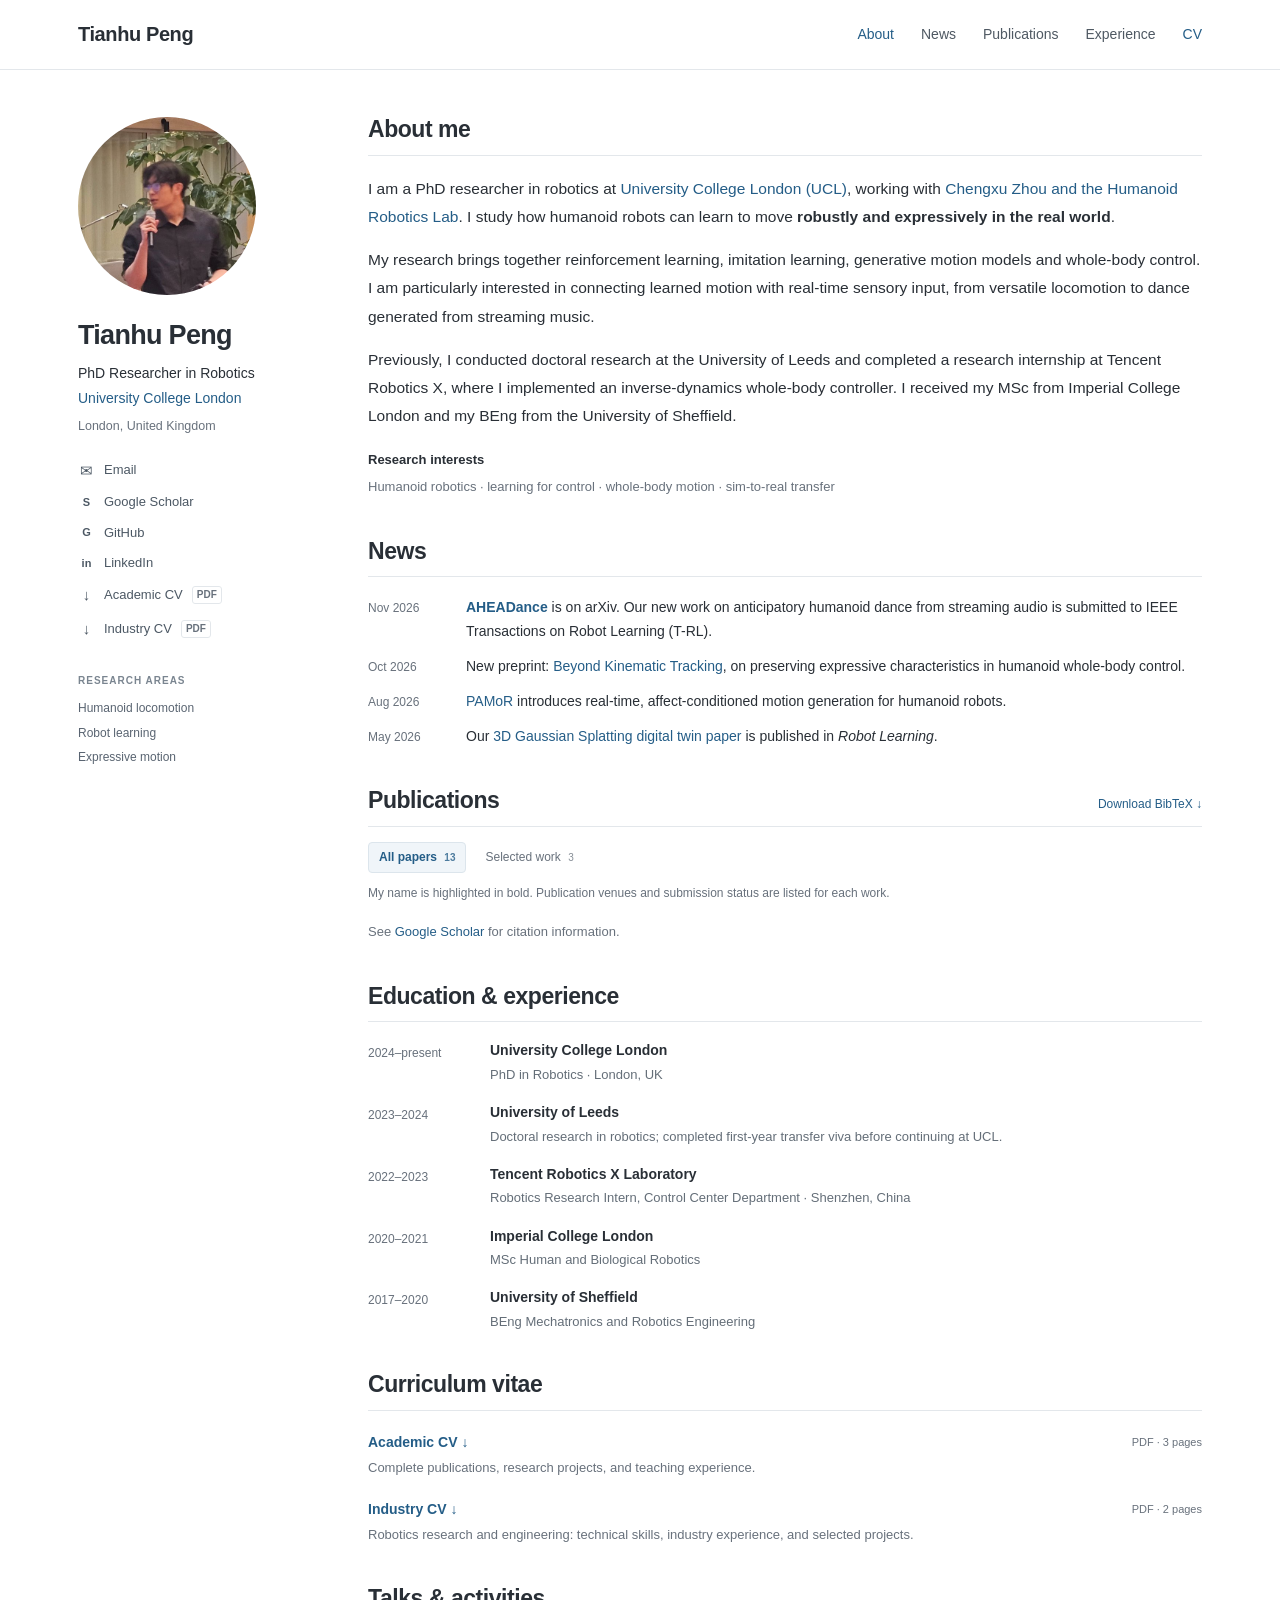
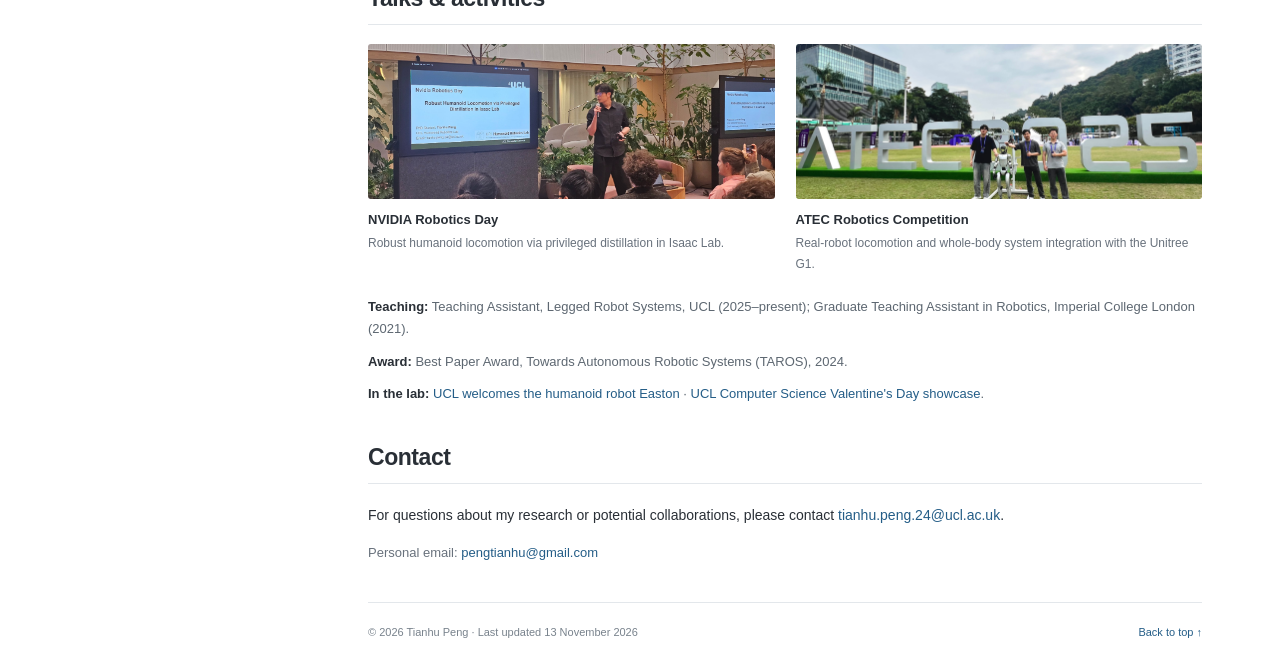
==== commit 12c4390f: "Remove degree classifications from website and CVs" ====
--- a/index.template.html
+++ b/index.template.html
@@ -90,8 +90,8 @@
           <div class="experience-item"><time>2024–present</time><div><h3>University College London</h3><p>PhD in Robotics · London, UK</p></div></div>
           <div class="experience-item"><time>2023–2024</time><div><h3>University of Leeds</h3><p>Doctoral research in robotics; completed first-year transfer viva before continuing at UCL.</p></div></div>
           <div class="experience-item"><time>2022–2023</time><div><h3>Tencent Robotics X Laboratory</h3><p>Robotics Research Intern, Control Center Department · Shenzhen, China</p></div></div>
-          <div class="experience-item"><time>2020–2021</time><div><h3>Imperial College London</h3><p>MSc Human and Biological Robotics · Merit</p></div></div>
-          <div class="experience-item"><time>2017–2020</time><div><h3>University of Sheffield</h3><p>BEng Mechatronics and Robotics Engineering · First Class Honours</p></div></div>
+          <div class="experience-item"><time>2020–2021</time><div><h3>Imperial College London</h3><p>MSc Human and Biological Robotics</p></div></div>
+          <div class="experience-item"><time>2017–2020</time><div><h3>University of Sheffield</h3><p>BEng Mechatronics and Robotics Engineering</p></div></div>
         </div>
       </section>
 
@@ -117,7 +117,7 @@
         <p>For questions about my research or potential collaborations, please contact <a href="mailto:tianhu.peng.24@ucl.ac.uk">tianhu.peng.24@ucl.ac.uk</a>.</p>
         <p class="secondary-contact">Personal email: <a href="mailto:pengtianhu@gmail.com">pengtianhu@gmail.com</a></p>
       </section>
-      <footer class="site-footer"><p>© 2026 Tianhu Peng · Last updated 11 November 2026</p><a href="#about">Back to top ↑</a></footer>
+      <footer class="site-footer"><p>© 2026 Tianhu Peng · Last updated 13 November 2026</p><a href="#about">Back to top ↑</a></footer>
     </main>
   </div>
   <dialog id="video-dialog" class="video-dialog" aria-labelledby="video-dialog-title">
